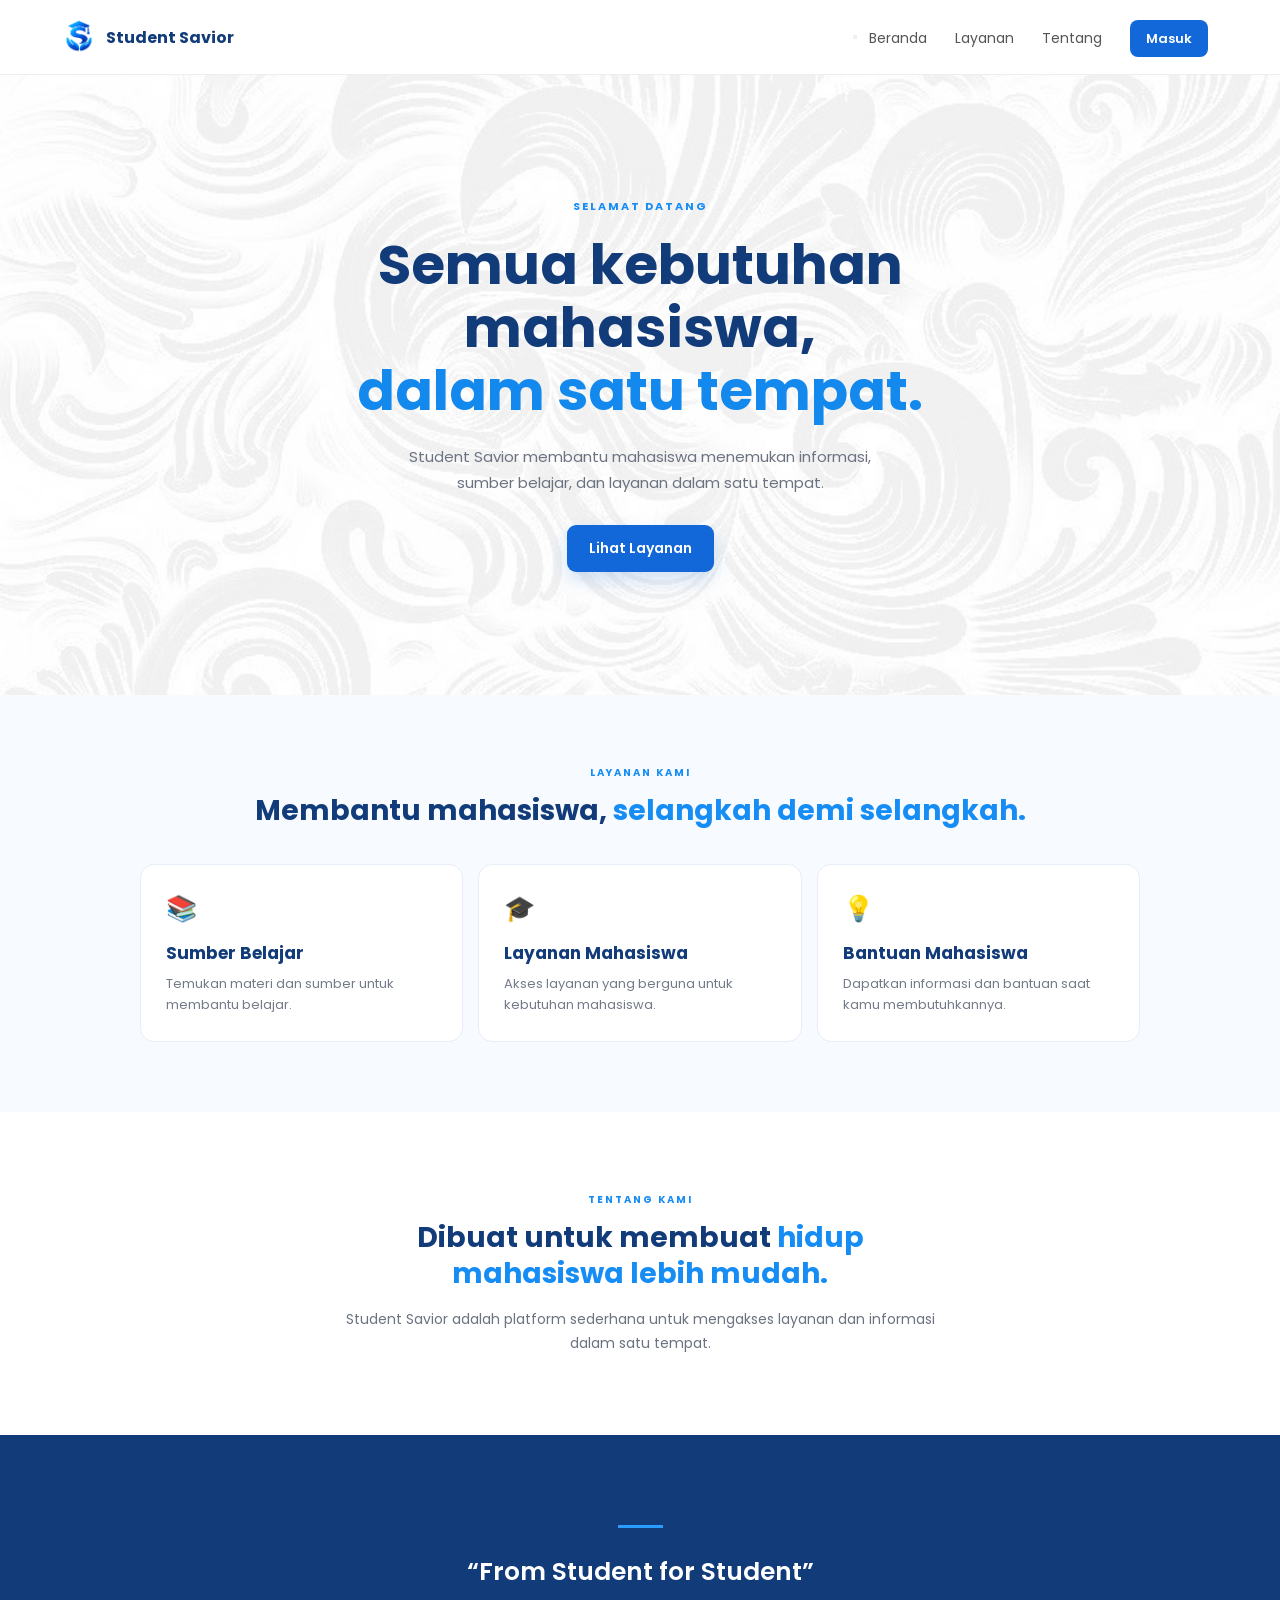
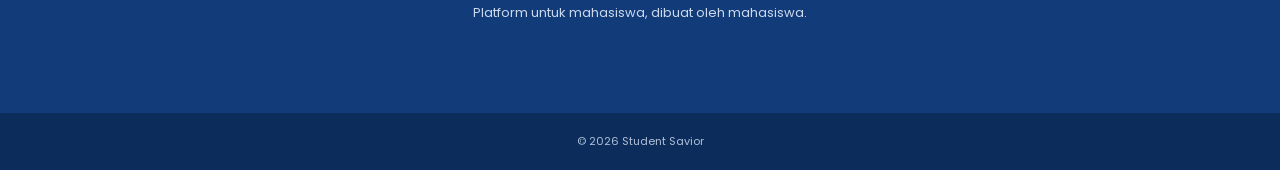
==== index-indonesia-burger.html @ c90f4372 "Update project" ====
<!DOCTYPE html>
<html lang="id">
<head>
    <meta charset="UTF-8">
    <meta name="viewport" content="width=device-width, initial-scale=1.0">

    <title>Student Savior</title>

    <link rel="preconnect" href="https://fonts.googleapis.com">
    <link rel="preconnect" href="https://fonts.gstatic.com" crossorigin>

    <link href="https://fonts.googleapis.com/css2?family=Poppins:wght@400;500;600;700&display=swap" rel="stylesheet">

    <link rel="stylesheet" href="style-responsive.css">
</head>

<body>

    <!-- NAVBAR -->
    <header class="navbar">

        <div class="brand">
            <img src="logo.png" alt="Student Savior Logo">
            <span>Student Savior</span>
        </div>

        <button class="menu-btn" aria-label="Buka menu" aria-expanded="false">
            <span></span>
            <span></span>
            <span></span>
        </button>

        <nav id="nav-menu">
            <a href="#home">Beranda</a>
            <a href="#services">Layanan</a>
            <a href="#about">Tentang</a>
            <a href="#" class="login-btn">Masuk</a>
        </nav>

    </header>


    <!-- HERO SECTION -->
    <main id="home">

        <section class="hero">

            <div class="hero-content">

                <p class="small-title">SELAMAT DATANG</p>

                <h1>
                    Semua kebutuhan mahasiswa,
                    <span>dalam satu tempat.</span>
                </h1>

                <p class="description">
                    Student Savior membantu mahasiswa
                    menemukan informasi, sumber belajar,
                    dan layanan dalam satu tempat.
                </p>

                <a href="#services" class="explore-btn">
                    Lihat Layanan
                </a>

            </div>

        </section>


        <!-- SERVICES -->
        <section id="services" class="services">

            <p class="section-label">LAYANAN KAMI</p>

            <h2>
                Membantu mahasiswa,
                <span>selangkah demi selangkah.</span>
            </h2>

            <div class="service-list">

                <div class="service-card">
                    <div class="icon">📚</div>
                    <h3>Sumber Belajar</h3>
                    <p>
                        Temukan materi dan sumber
                        untuk membantu belajar.
                    </p>
                </div>

                <div class="service-card">
                    <div class="icon">🎓</div>
                    <h3>Layanan Mahasiswa</h3>
                    <p>
                        Akses layanan yang berguna
                        untuk kebutuhan mahasiswa.
                    </p>
                </div>

                <div class="service-card">
                    <div class="icon">💡</div>
                    <h3>Bantuan Mahasiswa</h3>
                    <p>
                        Dapatkan informasi dan bantuan
                        saat kamu membutuhkannya.
                    </p>
                </div>

            </div>

        </section>


        <!-- ABOUT -->
        <section id="about" class="about">

            <p class="section-label">TENTANG KAMI</p>

            <h2>
                Dibuat untuk membuat
                <span>hidup mahasiswa lebih mudah.</span>
            </h2>

            <p>
                Student Savior adalah platform sederhana
                untuk mengakses layanan dan informasi
                dalam satu tempat.
            </p>

        </section>


        <!-- QUOTE -->
        <section class="quote">

            <div class="quote-line"></div>

            <h2>
                “From Student for Student”
            </h2>

            <p>
                Platform untuk mahasiswa,
                dibuat oleh mahasiswa.
            </p>

        </section>

    </main>


    <!-- FOOTER -->
    <footer>

        <p>© 2026 Student Savior</p>

    </footer>

    <script>
        const menuBtn = document.querySelector('.menu-btn');
        const navMenu = document.querySelector('#nav-menu');

        menuBtn.addEventListener('click', () => {
            const isOpen = navMenu.classList.toggle('show');
            menuBtn.setAttribute('aria-expanded', isOpen);
        });

        navMenu.querySelectorAll('a').forEach(link => {
            link.addEventListener('click', () => {
                navMenu.classList.remove('show');
                menuBtn.setAttribute('aria-expanded', 'false');
            });
        });
    </script>

</body>
</html>
---- style-responsive.css ----
/* =========================
   BASIC
========================= */

* {
    margin: 0;
    padding: 0;
    box-sizing: border-box;
}

html {
    scroll-behavior: smooth;
}

body {
    font-family: 'Poppins', sans-serif;
    background: #ffffff;
    color: #123b7a;
}


/* =========================
   NAVBAR
========================= */

.navbar {
    width: 100%;
    height: 75px;

    display: flex;
    align-items: center;

    padding: 0 20px;

    border-bottom: 1px solid #eeeeee;

    background: white;

    position: sticky;
    top: 0;
    z-index: 100;
}


/* LOGO */

.brand {
    display: flex;
    align-items: center;

    gap: 8px;

    flex: 1;
}

.brand img {
    width: 38px;
    height: 38px;

    object-fit: contain;
}

.brand span {
    font-size: 15px;
    font-weight: 700;

    color: #123b7a;

    white-space: nowrap;
}


/* NAVIGATION */

nav {
    display: none;
}

nav a {
    text-decoration: none;

    color: #555;

    font-size: 14px;

    margin: 0 12px;

    transition: 0.3s;
}

nav a:hover {
    color: #087ff5;
}


/* LOGIN */

.login-btn {
    text-decoration: none;

    background: #1268d9;

    color: white;

    padding: 9px 16px;

    border-radius: 8px;

    font-size: 13px;
    font-weight: 600;

    transition: 0.3s;
}

.login-btn:hover {
    background: #0c54b5;
}


/* =========================
   HERO
========================= */

.hero {
    min-height: 620px;

    display: flex;
    align-items: center;
    justify-content: center;

    text-align: center;

    padding: 70px 25px;

    /* BACKGROUND FOTO */
    background-image: url("background.jpg");
    background-size: cover;
    background-position: center;
    background-repeat: no-repeat;

    /* Untuk overlay */
    position: relative;
}

/* Overlay putih agar tulisan tetap mudah dibaca */
.hero::before {
    content: "";

    position: absolute;
    inset: 0;

    background: rgba(255, 255, 255, 0.70);
}

/* Konten berada di atas background */
.hero-content {
    max-width: 650px;

    position: relative;
    z-index: 1;
}


/* SMALL TITLE */

.small-title {
    font-size: 11px;

    letter-spacing: 2px;

    font-weight: 700;

    color: #168cf5;

    margin-bottom: 18px;
}


/* MAIN TITLE */

.hero h1 {
    font-size: 40px;

    line-height: 1.15;

    color: #123b7a;

    margin-bottom: 22px;
}

.hero h1 span {
    display: block;

    color: #1388ed;
}


/* DESCRIPTION */

.description {
    color: #6b7280;

    font-size: 15px;

    line-height: 1.7;

    max-width: 520px;

    margin: auto;

    margin-bottom: 30px;
}


/* BUTTON */

.explore-btn {
    display: inline-block;

    text-decoration: none;

    background: #1268d9;

    color: white;

    padding: 13px 22px;

    border-radius: 9px;

    font-size: 14px;

    font-weight: 600;

    box-shadow: 0 8px 20px rgba(18, 104, 217, 0.18);

    transition: 0.3s;
}

.explore-btn:hover {
    transform: translateY(-2px);

    background: #0c54b5;
}


/* =========================
   SERVICES
========================= */

.services {
    background: #f7faff;

    padding: 70px 25px;

    text-align: center;
}

.section-label {
    font-size: 10px;

    letter-spacing: 2px;

    font-weight: bold;

    color: #168cf5;

    margin-bottom: 12px;
}

.services h2,
.about h2 {
    font-size: 28px;

    line-height: 1.3;

    color: #123b7a;

    margin-bottom: 35px;
}

.services h2 span,
.about h2 span {
    color: #168cf5;
}


/* SERVICE CARD */

.service-list {
    display: flex;

    flex-direction: column;

    gap: 15px;

    max-width: 500px;

    margin: auto;
}

.service-card {
    background: white;

    padding: 25px;

    border-radius: 14px;

    text-align: left;

    border: 1px solid #e8eef7;

    transition: 0.3s;
}

.service-card:hover {
    transform: translateY(-3px);

    box-shadow: 0 10px 25px rgba(0, 60, 130, 0.08);
}

.icon {
    font-size: 25px;

    margin-bottom: 12px;
}

.service-card h3 {
    font-size: 17px;

    color: #123b7a;

    margin-bottom: 8px;
}

.service-card p {
    font-size: 13px;

    line-height: 1.6;

    color: #737b88;
}


/* =========================
   ABOUT
========================= */

.about {
    padding: 80px 30px;

    text-align: center;

    max-width: 650px;

    margin: auto;
}

.about h2 {
    margin-bottom: 15px;
}

.about > p:last-child {
    color: #6b7280;

    font-size: 14px;

    line-height: 1.7;
}


/* =========================
   QUOTE
========================= */

.quote {
    padding: 90px 25px;

    text-align: center;

    background: #123b7a;

    color: white;
}

.quote-line {
    width: 45px;
    height: 3px;

    background: #2b9cff;

    margin: 0 auto 25px;
}

.quote h2 {
    font-size: 25px;

    font-weight: 600;

    margin-bottom: 12px;
}

.quote p {
    font-size: 13px;

    color: #cbd9ec;
}


/* =========================
   FOOTER
========================= */

footer {
    text-align: center;

    padding: 20px;

    background: #0c2d5c;

    color: #aebfd7;

    font-size: 11px;
}


/* =========================
   DESKTOP
========================= */

@media (min-width: 768px) {

    .navbar {
        padding: 0 60px;
    }

    nav {
        display: block;
    }

    .brand span {
        font-size: 16px;
    }

    .hero h1 {
        font-size: 55px;
    }

    .service-list {
        flex-direction: row;

        max-width: 1000px;
    }

    .service-card {
        flex: 1;
    }

}

/* =========================
   MOBILE
========================= */

@media (max-width: 767px) {

    .navbar {
        height: 68px;
        padding: 0 16px;
    }

    .brand img {
        width: 34px;
        height: 34px;
    }

    .brand span {
        font-size: 14px;
    }

    .hero {
        min-height: 600px;
        padding: 60px 20px;

        background-position: center;
    }

    .hero h1 {
        font-size: clamp(32px, 9vw, 42px);
    }

    .description {
        font-size: 14px;
        line-height: 1.6;
    }

    .explore-btn {
        padding: 12px 20px;
    }

    .service-card {
        padding: 21px;
    }

    .quote h2 {
        font-size: clamp(21px, 6vw, 26px);
    }
}
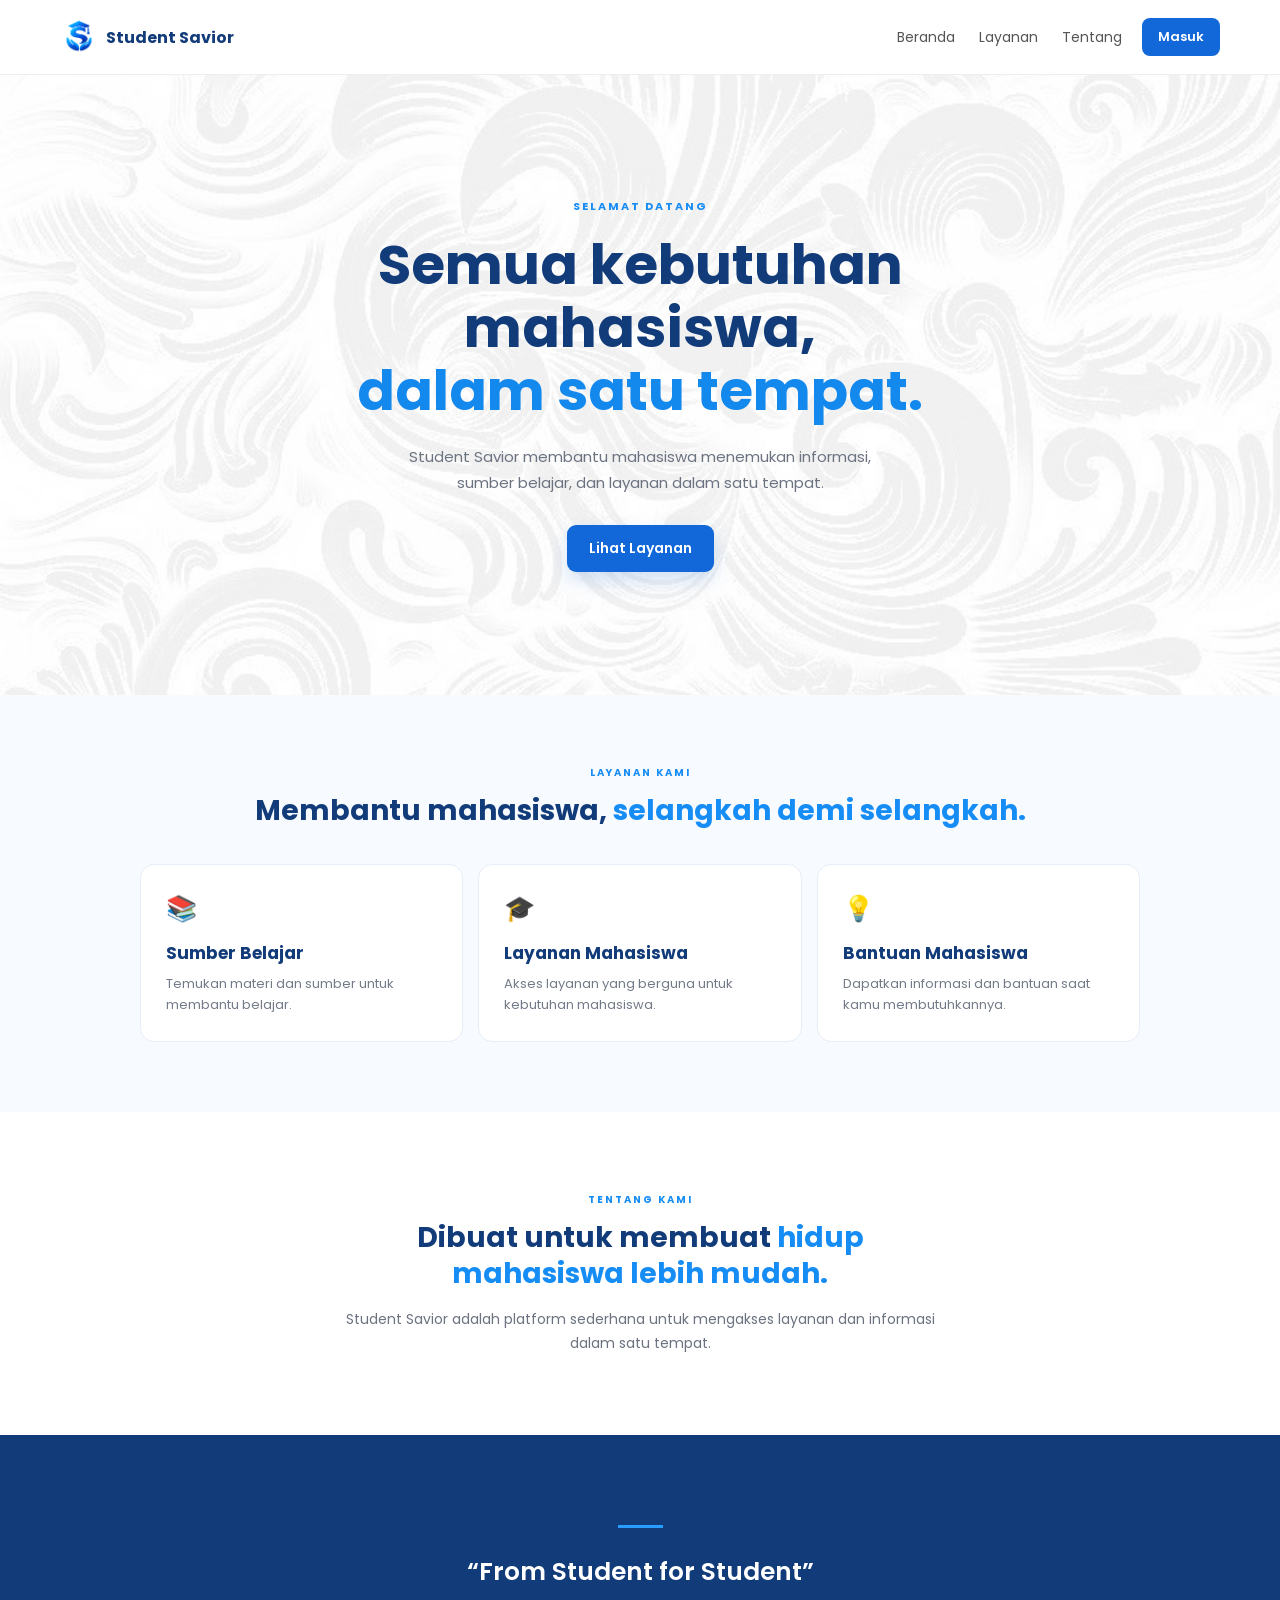
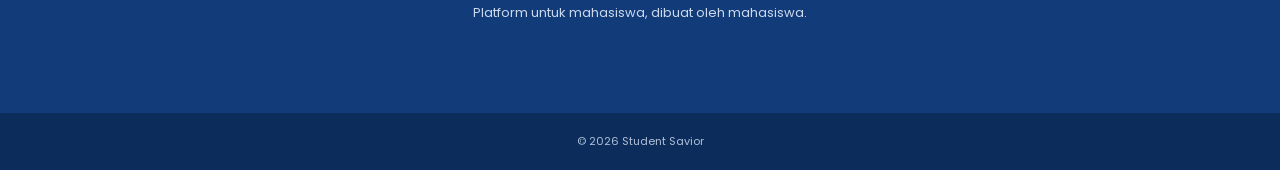
==== commit 29824e28: "Update project" ====
--- a/index-indonesia-burger.html
+++ b/index-indonesia-burger.html
@@ -11,7 +11,7 @@
 
     <link href="https://fonts.googleapis.com/css2?family=Poppins:wght@400;500;600;700&display=swap" rel="stylesheet">
 
-    <link rel="stylesheet" href="style-responsive.css">
+    <link rel="stylesheet" href="style-responsive-indonesia.css">
 </head>
 
 <body>
--- a/style-responsive-indonesia.css
+++ b/style-responsive-indonesia.css
@@ -0,0 +1,626 @@
+/* =========================
+   BASIC
+========================= */
+
+* {
+    margin: 0;
+    padding: 0;
+    box-sizing: border-box;
+}
+
+html {
+    scroll-behavior: smooth;
+}
+
+body {
+    font-family: 'Poppins', sans-serif;
+    background: #ffffff;
+    color: #123b7a;
+}
+
+
+/* =========================
+   NAVBAR
+========================= */
+
+/* HAMBURGER MENU */
+.menu-btn {
+    display: none;
+    border: none;
+    background: transparent;
+    cursor: pointer;
+    padding: 6px;
+}
+
+.menu-btn span {
+    display: block;
+    width: 24px;
+    height: 2px;
+    background: #123b7a;
+    margin: 5px 0;
+    border-radius: 2px;
+}
+
+
+
+.navbar {
+    width: 100%;
+    height: 75px;
+
+    display: flex;
+    align-items: center;
+
+    padding: 0 20px;
+
+    border-bottom: 1px solid #eeeeee;
+
+    background: white;
+
+    position: sticky;
+    top: 0;
+    z-index: 100;
+}
+
+
+/* LOGO */
+
+.brand {
+    display: flex;
+    align-items: center;
+
+    gap: 8px;
+
+    flex: 1;
+}
+
+.brand img {
+    width: 38px;
+    height: 38px;
+
+    object-fit: contain;
+}
+
+.brand span {
+    font-size: 15px;
+    font-weight: 700;
+
+    color: #123b7a;
+
+    white-space: nowrap;
+}
+
+
+/* NAVIGATION */
+
+nav {
+    display: none;
+}
+
+nav a {
+    text-decoration: none;
+
+    color: #555;
+
+    font-size: 14px;
+
+    margin: 0 12px;
+
+    transition: 0.3s;
+}
+
+nav a:hover {
+    color: #087ff5;
+}
+
+
+/* LOGIN */
+
+.login-btn {
+    text-decoration: none;
+
+    background: #1268d9;
+
+    color: white;
+
+    padding: 9px 16px;
+
+    border-radius: 8px;
+
+    font-size: 13px;
+    font-weight: 600;
+
+    transition: 0.3s;
+}
+
+.login-btn:hover {
+    background: #0c54b5;
+}
+
+
+/* =========================
+   HERO
+========================= */
+
+.hero {
+    min-height: 620px;
+
+    display: flex;
+    align-items: center;
+    justify-content: center;
+
+    text-align: center;
+
+    padding: 70px 25px;
+
+    /* BACKGROUND FOTO */
+    background-image: url("background.jpg");
+    background-size: cover;
+    background-position: center;
+    background-repeat: no-repeat;
+
+    /* Untuk overlay */
+    position: relative;
+}
+
+/* Overlay putih agar tulisan tetap mudah dibaca */
+.hero::before {
+    content: "";
+
+    position: absolute;
+    inset: 0;
+
+    background: rgba(255, 255, 255, 0.70);
+}
+
+/* Konten berada di atas background */
+.hero-content {
+    max-width: 650px;
+
+    position: relative;
+    z-index: 1;
+}
+
+
+/* SMALL TITLE */
+
+.small-title {
+    font-size: 11px;
+
+    letter-spacing: 2px;
+
+    font-weight: 700;
+
+    color: #168cf5;
+
+    margin-bottom: 18px;
+}
+
+
+/* MAIN TITLE */
+
+.hero h1 {
+    font-size: 40px;
+
+    line-height: 1.15;
+
+    color: #123b7a;
+
+    margin-bottom: 22px;
+}
+
+.hero h1 span {
+    display: block;
+
+    color: #1388ed;
+}
+
+
+/* DESCRIPTION */
+
+.description {
+    color: #6b7280;
+
+    font-size: 15px;
+
+    line-height: 1.7;
+
+    max-width: 520px;
+
+    margin: auto;
+
+    margin-bottom: 30px;
+}
+
+
+/* BUTTON */
+
+.explore-btn {
+    display: inline-block;
+
+    text-decoration: none;
+
+    background: #1268d9;
+
+    color: white;
+
+    padding: 13px 22px;
+
+    border-radius: 9px;
+
+    font-size: 14px;
+
+    font-weight: 600;
+
+    box-shadow: 0 8px 20px rgba(18, 104, 217, 0.18);
+
+    transition: 0.3s;
+}
+
+.explore-btn:hover {
+    transform: translateY(-2px);
+
+    background: #0c54b5;
+}
+
+
+/* =========================
+   SERVICES
+========================= */
+
+.services {
+    background: #f7faff;
+
+    padding: 70px 25px;
+
+    text-align: center;
+}
+
+.section-label {
+    font-size: 10px;
+
+    letter-spacing: 2px;
+
+    font-weight: bold;
+
+    color: #168cf5;
+
+    margin-bottom: 12px;
+}
+
+.services h2,
+.about h2 {
+    font-size: 28px;
+
+    line-height: 1.3;
+
+    color: #123b7a;
+
+    margin-bottom: 35px;
+}
+
+.services h2 span,
+.about h2 span {
+    color: #168cf5;
+}
+
+
+/* SERVICE CARD */
+
+.service-list {
+    display: flex;
+
+    flex-direction: column;
+
+    gap: 15px;
+
+    max-width: 500px;
+
+    margin: auto;
+}
+
+.service-card {
+    background: white;
+
+    padding: 25px;
+
+    border-radius: 14px;
+
+    text-align: left;
+
+    border: 1px solid #e8eef7;
+
+    transition: 0.3s;
+}
+
+.service-card:hover {
+    transform: translateY(-3px);
+
+    box-shadow: 0 10px 25px rgba(0, 60, 130, 0.08);
+}
+
+.icon {
+    font-size: 25px;
+
+    margin-bottom: 12px;
+}
+
+.service-card h3 {
+    font-size: 17px;
+
+    color: #123b7a;
+
+    margin-bottom: 8px;
+}
+
+.service-card p {
+    font-size: 13px;
+
+    line-height: 1.6;
+
+    color: #737b88;
+}
+
+
+/* =========================
+   ABOUT
+========================= */
+
+.about {
+    padding: 80px 30px;
+
+    text-align: center;
+
+    max-width: 650px;
+
+    margin: auto;
+}
+
+.about h2 {
+    margin-bottom: 15px;
+}
+
+.about > p:last-child {
+    color: #6b7280;
+
+    font-size: 14px;
+
+    line-height: 1.7;
+}
+
+
+/* =========================
+   QUOTE
+========================= */
+
+.quote {
+    padding: 90px 25px;
+
+    text-align: center;
+
+    background: #123b7a;
+
+    color: white;
+}
+
+.quote-line {
+    width: 45px;
+    height: 3px;
+
+    background: #2b9cff;
+
+    margin: 0 auto 25px;
+}
+
+.quote h2 {
+    font-size: 25px;
+
+    font-weight: 600;
+
+    margin-bottom: 12px;
+}
+
+.quote p {
+    font-size: 13px;
+
+    color: #cbd9ec;
+}
+
+
+/* =========================
+   FOOTER
+========================= */
+
+footer {
+    text-align: center;
+
+    padding: 20px;
+
+    background: #0c2d5c;
+
+    color: #aebfd7;
+
+    font-size: 11px;
+}
+
+
+/* =========================
+   DESKTOP
+========================= */
+
+@media (min-width: 768px) {
+
+    .navbar {
+        padding: 0 60px;
+    }
+
+
+    .menu-btn {
+        display: none;
+    }
+
+    nav {
+        display: flex;
+        align-items: center;
+    }
+
+    nav .login-btn {
+        display: inline-block;
+        margin-left: 8px;
+        margin-right: 0;
+    }
+
+
+    .brand span {
+        font-size: 16px;
+    }
+
+    .hero h1 {
+        font-size: 55px;
+    }
+
+    .service-list {
+        flex-direction: row;
+
+        max-width: 1000px;
+    }
+
+    .service-card {
+        flex: 1;
+    }
+
+}
+
+/* =========================
+   MOBILE
+========================= */
+
+@media (max-width: 767px) {
+
+    .navbar {
+        height: 68px;
+        padding: 0 16px;
+    }
+
+    .menu-btn {
+        display: block;
+    }
+
+    nav {
+        display: none;
+        position: absolute;
+        top: 68px;
+        left: 16px;
+        right: 16px;
+        background: white;
+        padding: 10px 0;
+        border: 1px solid #eeeeee;
+        border-radius: 10px;
+        box-shadow: 0 8px 20px rgba(0, 0, 0, 0.08);
+    }
+
+    nav.show {
+        display: flex;
+        flex-direction: column;
+    }
+
+    nav a {
+        display: block;
+        margin: 0;
+        padding: 11px 18px;
+        font-size: 14px;
+    }
+
+    nav .login-btn {
+        display: block;
+        margin: 6px 12px;
+        text-align: center;
+    }
+
+
+    .brand img {
+        width: 34px;
+        height: 34px;
+    }
+
+    .brand span {
+        font-size: 14px;
+    }
+
+    .hero {
+        min-height: 600px;
+        padding: 60px 20px;
+
+        background-position: center;
+    }
+
+    .hero h1 {
+        font-size: clamp(32px, 9vw, 42px);
+    }
+
+    .description {
+        font-size: 14px;
+        line-height: 1.6;
+    }
+
+    .explore-btn {
+        padding: 12px 20px;
+    }
+
+    .service-card {
+        padding: 21px;
+    }
+
+    .quote h2 {
+        font-size: clamp(21px, 6vw, 26px);
+    }
+}
+
+/* ===== HAMBURGER FINAL ===== */
+@media (max-width: 767px) {
+    .menu-btn {
+        display: flex !important;
+        flex-direction: column;
+        justify-content: center;
+        align-items: center;
+        width: 42px;
+        height: 42px;
+        border: 0;
+        background: transparent;
+        cursor: pointer;
+        padding: 5px;
+        margin-left: auto;
+        z-index: 1002;
+    }
+
+    .menu-btn span {
+        display: block;
+        width: 24px;
+        height: 3px;
+        margin: 3px 0;
+        background: #123b7a;
+        border-radius: 3px;
+    }
+
+    .navbar nav {
+        display: none !important;
+    }
+
+    .navbar nav.show {
+        display: flex !important;
+        position: absolute;
+        top: 68px;
+        left: 16px;
+        right: 16px;
+        flex-direction: column;
+        background: #fff;
+        border: 1px solid #eeeeee;
+        border-radius: 10px;
+        padding: 8px 0;
+        box-shadow: 0 8px 20px rgba(0,0,0,.08);
+    }
+}
+
+@media (min-width: 768px) {
+    .menu-btn { display: none !important; }
+    .navbar nav { display: flex !important; align-items: center; }
+}
